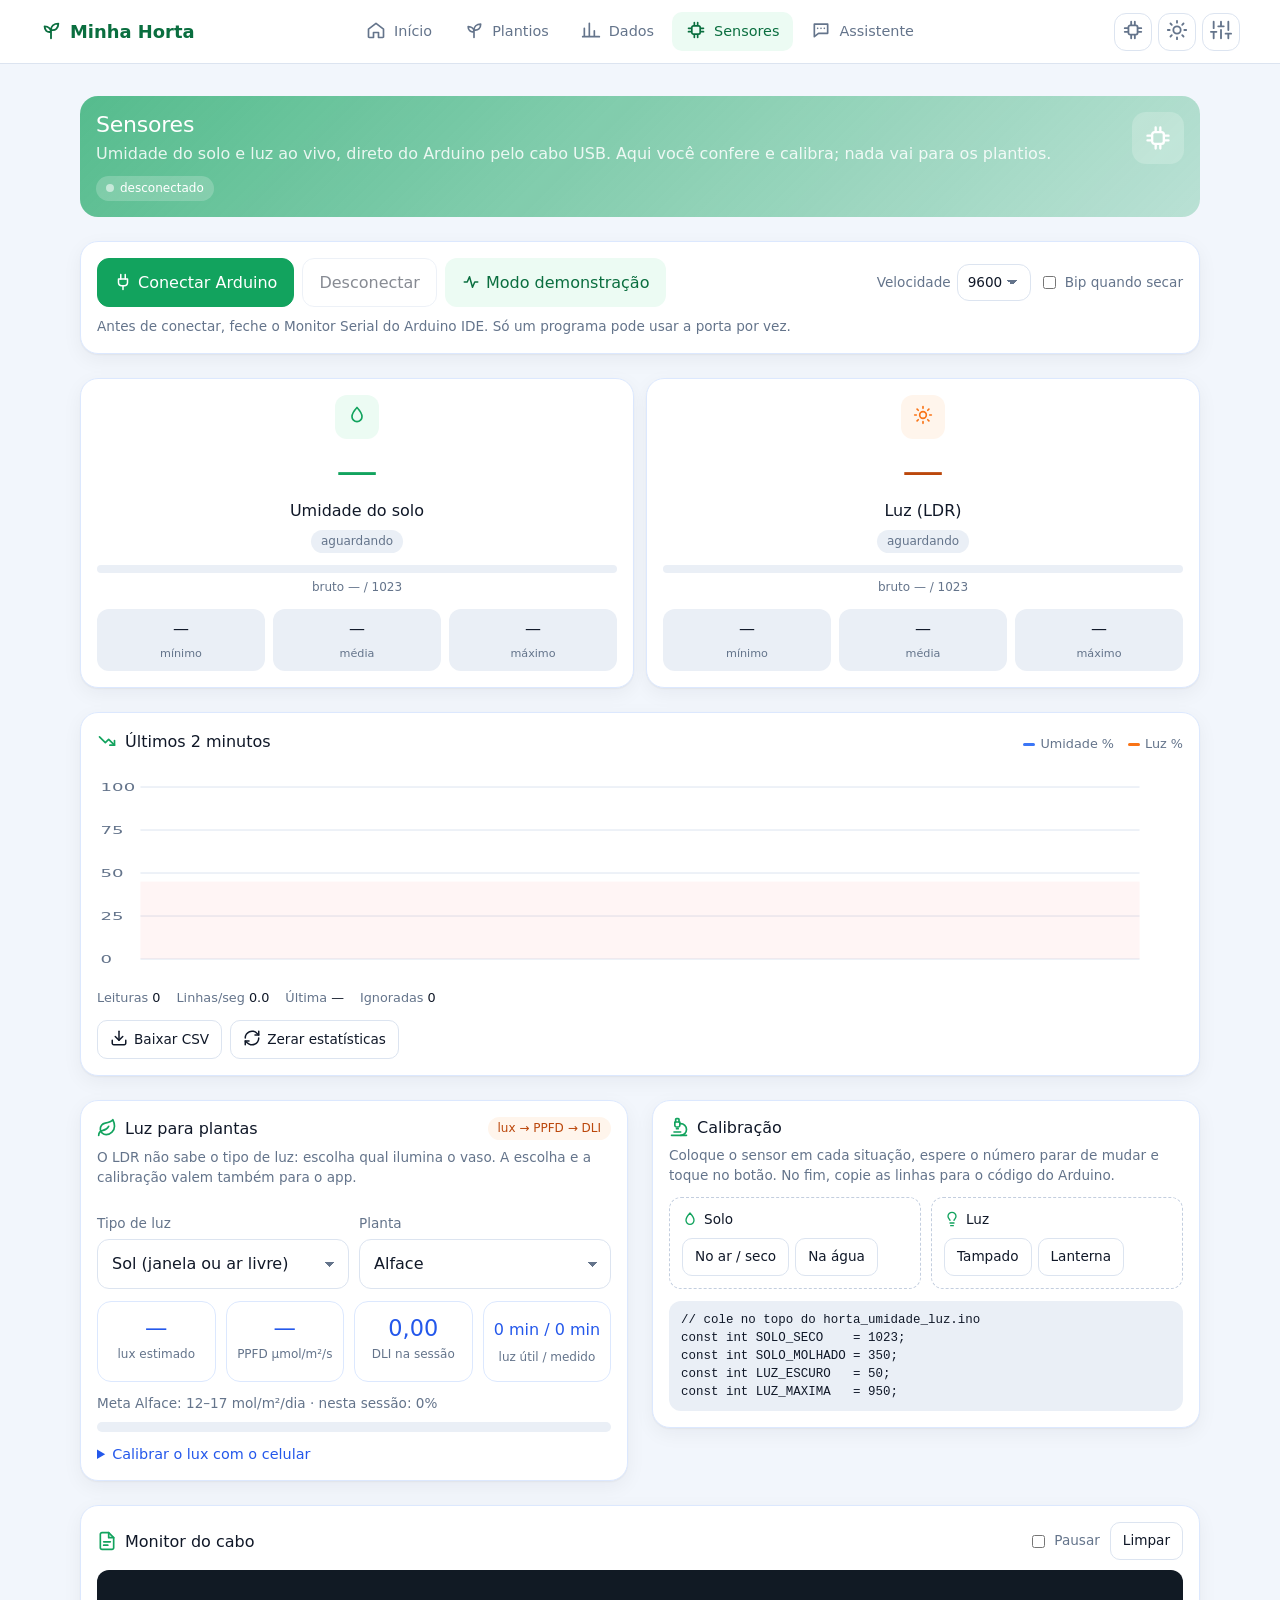
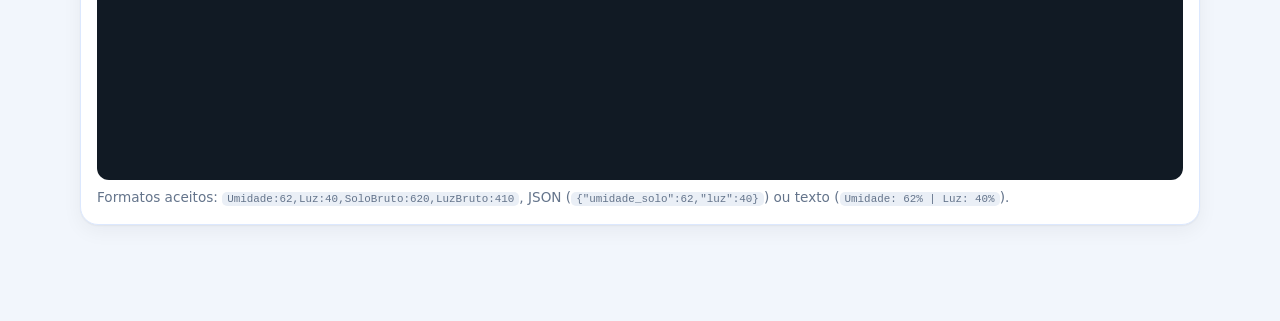
==== teste-sensores.html @ 2430a876 "Add files via upload" ====
<!DOCTYPE html>
<html lang="pt-BR">
<head>
<meta charset="utf-8">
<meta name="viewport" content="width=device-width, initial-scale=1, viewport-fit=cover">
<title>Sensores · Minha Horta</title>
<meta name="theme-color" content="#f2f6fc">
<link rel="icon" href="icons/icon.svg" type="image/svg+xml">
<link rel="stylesheet" href="styles.css?v=1.6.2">
<script>try{document.documentElement.dataset.tema=(JSON.parse(localStorage.getItem('horta-config')||'{}').temaBase)||'clean'}catch(e){}</script>
<style>
/* Bancada de sensores: usa os tokens e componentes do app (styles.css) */
.sens-hero { display: flex; justify-content: space-between; align-items: flex-start; gap: 12px; }
.sens-hero .hero-ico { flex: none; width: 52px; height: 52px; border-radius: 14px; display: grid; place-items: center; background: rgba(255,255,255,.2); }
.sens-hero .hero-ico .i { width: 28px; height: 28px; }
.st-chip .dot { width: 8px; height: 8px; border-radius: 50%; background: rgba(255,255,255,.55); display: inline-block; }
.st-chip .dot.on { background: #8ff0ae; box-shadow: 0 0 0 0 rgba(143,240,174,.6); animation: pulsa 1.6s infinite; }
@keyframes pulsa { 70% { box-shadow: 0 0 0 7px rgba(143,240,174,0); } 100% { box-shadow: 0 0 0 0 rgba(143,240,174,0); } }
.ctl { display: flex; flex-wrap: wrap; gap: 10px; align-items: center; justify-content: space-between; }
.ctl .row { gap: 8px; }
.ctl label { display: inline-flex; gap: 6px; align-items: center; font-size: .85rem; color: var(--muted); }
.ctl select { width: auto; padding: 8px 10px; }
.sens-grid { display: grid; gap: 14px; margin-top: 14px; }
.sens-grid > * { margin: 0 !important; min-width: 0; }
.niveis.dois { grid-template-columns: 1fr 1fr; }
.nivel .n-val { transition: color .3s; }
.nivel .n-bar i { transition: width .5s cubic-bezier(.2,.8,.2,1), background .3s; }
.nivel .chip { margin-top: 8px; }
.nivel .n-bruto { font-size: .75rem; color: var(--muted); margin-top: 6px; font-variant-numeric: tabular-nums; }
.mini-tiles { display: grid; grid-template-columns: repeat(3, 1fr); gap: 8px; margin-top: 12px; }
.mini-tiles div { background: var(--neutral); border-radius: 12px; padding: 8px 6px; text-align: center; }
.mini-tiles b { display: block; font-weight: 500; font-variant-numeric: tabular-nums; }
.mini-tiles span { font-size: .7rem; color: var(--muted); }
.tiles.quatro { grid-template-columns: repeat(2, 1fr); margin-top: 12px; }
.tiles.quatro .tile b { font-size: 1.4rem; }
#vHoras { font-size: 1rem; line-height: 1.75; white-space: nowrap; }
.sec-title { display: flex; align-items: center; gap: 8px; margin: 0; }
.sec-title .i { width: 20px; height: 20px; color: var(--primary); }
.head { display: flex; flex-wrap: wrap; gap: 8px; align-items: center; justify-content: space-between; }
#grafico { width: 100%; height: 220px; display: block; margin-top: 10px; }
.legend { display: flex; gap: 14px; font-size: .8rem; color: var(--muted); }
.legend i { display: inline-block; width: 12px; height: 3px; border-radius: 2px; vertical-align: middle; margin-right: 5px; }
.stats-line { display: flex; flex-wrap: wrap; gap: 6px 16px; font-size: .8rem; color: var(--muted); margin-top: 6px; }
.stats-line b { color: var(--text); font-weight: 500; font-variant-numeric: tabular-nums; }
.barra-meta { height: 10px; border-radius: 99px; background: var(--neutral); overflow: hidden; margin-top: 8px; }
.barra-meta i { display: block; height: 100%; width: 0; border-radius: 99px; background: var(--accent); transition: width .5s; }
.calib { display: grid; grid-template-columns: 1fr 1fr; gap: 10px; margin-top: 12px; }
.calib .box { border: 1px dashed var(--line-strong, var(--line)); border-radius: 12px; padding: 12px; }
.calib .box b { display: flex; align-items: center; gap: 6px; font-size: .85rem; font-weight: 500; }
.calib .box b .i { width: 16px; height: 16px; color: var(--primary); }
pre.code { font-family: ui-monospace, "SF Mono", Menlo, monospace; font-size: .78rem; background: var(--neutral); border-radius: 12px; padding: 10px 12px; overflow: auto; margin: 12px 0 0; }
.log { font-family: ui-monospace, "SF Mono", Menlo, monospace; font-size: .78rem; background: #111a24; color: #b9f5c8; border-radius: 12px; padding: 10px 12px; height: 210px; overflow: auto; white-space: pre-wrap; margin-top: 10px; }
.log .err { color: #ffb4ae; } .log .info { color: #9cc7ff; }
.log div { animation: fade .25s both; }
.alerta[hidden] { display: none; }
details summary { cursor: pointer; font-size: .9rem; font-weight: 500; color: var(--link, var(--primary)); }
label.tog { display: inline-flex; gap: 6px; align-items: center; font-size: .85rem; color: var(--muted); cursor: pointer; }
label.tog input { width: auto; accent-color: var(--primary); }
code { font-size: .8em; background: var(--neutral); padding: 1px 5px; border-radius: 5px; }
.flash { animation: flash .6s; }
@keyframes flash { 0% { transform: scale(1); } 30% { transform: scale(1.06); } 100% { transform: scale(1); } }
@media (min-width: 900px) {
  .sens-grid { grid-template-columns: repeat(2, minmax(0, 1fr)); gap: 24px; margin-top: 24px; align-items: start; }
  .sens-grid > .larga { grid-column: 1 / -1; }
  .tiles.quatro { grid-template-columns: repeat(4, 1fr); }
}
@media (max-width: 420px) { .niveis.dois { grid-template-columns: 1fr; } .calib { grid-template-columns: 1fr; } }
</style>
</head>
<body>
<header class="topbar">
  <a class="brand" href="./#/"><span class="brand-logo" data-ic="Plantios"></span><span class="brand-name">Minha Horta</span></a>
  <nav class="topnav" aria-label="Menu">
    <a href="./#/"><span data-ic="Início"></span>Início</a>
    <a href="./#/plantios"><span data-ic="Plantios"></span>Plantios</a>
    <a href="./#/dados"><span data-ic="Dados"></span>Dados</a>
    <a href="teste-sensores.html" class="active"><span data-ic="Sensor"></span>Sensores</a>
    <a href="./#/assistente"><span data-ic="Assistente"></span>Assistente</a>
  </nav>
  <div class="top-actions">
    <a href="teste-sensores.html" class="icon-btn top-sens ativo" aria-label="Sensores" title="Sensores"><span data-ic="Sensor"></span></a>
    <a href="./#/clima" class="icon-btn" aria-label="Clima" title="Clima"><span data-ic="Sol"></span></a>
    <a href="./#/mais" class="icon-btn" aria-label="Mais opções" title="Mais opções"><span data-ic="Ajustes"></span></a>
  </div>
</header>

<main class="view">
  <section class="card hero">
    <div class="sens-hero">
      <div>
        <h1>Sensores</h1>
        <p class="muted" style="margin:4px 0 0">Umidade do solo e luz ao vivo, direto do Arduino pelo cabo USB. Aqui você confere e calibra; nada vai para os plantios.</p>
        <span class="hero-chip st-chip"><span id="dot" class="dot"></span><span id="status">desconectado</span></span>
      </div>
      <div class="hero-ico" data-ic="Sensor"></div>
    </div>
  </section>

  <div id="semSerial" class="alerta" style="margin-top:14px" hidden><span data-ic="Alerta"></span><div><b>Este navegador não lê o cabo USB.</b><div class="small">Abra no Chrome, Edge ou Opera do computador. O modo demonstração funciona em qualquer lugar.</div></div></div>
  <div id="alertaSeco" class="alerta bad" style="margin-top:14px" hidden><span data-ic="Alerta"></span><div><b>Solo seco</b><div class="small">A umidade caiu abaixo de 30%. Hora de regar.</div></div></div>

  <div class="sens-grid">
    <section class="card larga">
      <div class="ctl">
        <div class="row wrap">
          <button class="btn primary" id="btnConectar"><span data-ic="Plug"></span>Conectar Arduino</button>
          <button class="btn" id="btnDesconectar" disabled>Desconectar</button>
          <button class="btn soft" id="btnDemo"><span data-ic="Atividade"></span><span id="demoTxt">Modo demonstração</span></button>
        </div>
        <div class="row wrap">
          <label>Velocidade <select id="baud"><option>9600</option><option>57600</option><option>115200</option></select></label>
          <label class="tog"><input type="checkbox" id="bip"> Bip quando secar</label>
        </div>
      </div>
      <p class="small muted" style="margin:10px 0 0">Antes de conectar, feche o Monitor Serial do Arduino IDE. Só um programa pode usar a porta por vez.</p>
    </section>

    <section class="larga">
      <div class="niveis dois">
        <div class="nivel" id="nvUm">
          <div class="n-ico"><span data-ic="Gota"></span></div>
          <div class="n-val" id="umVal">—</div>
          <div class="n-tit">Umidade do solo</div>
          <span id="umChip" class="chip gray">aguardando</span>
          <div class="n-bar"><i id="umBar" style="width:0"></i></div>
          <div class="n-bruto">bruto <b id="umBruto">—</b> / 1023</div>
          <div class="mini-tiles"><div><b id="umMin">—</b><span>mínimo</span></div><div><b id="umMed">—</b><span>média</span></div><div><b id="umMax">—</b><span>máximo</span></div></div>
        </div>
        <div class="nivel luz" id="nvLuz">
          <div class="n-ico"><span data-ic="Sol"></span></div>
          <div class="n-val" id="luzVal">—</div>
          <div class="n-tit">Luz (LDR)</div>
          <span id="luzChip" class="chip gray">aguardando</span>
          <div class="n-bar"><i id="luzBar" style="width:0"></i></div>
          <div class="n-bruto">bruto <b id="luzBruto">—</b> / 1023</div>
          <div class="mini-tiles"><div><b id="luzMin">—</b><span>mínimo</span></div><div><b id="luzMed">—</b><span>média</span></div><div><b id="luzMax">—</b><span>máximo</span></div></div>
        </div>
      </div>
    </section>

    <section class="card larga">
      <div class="head">
        <h3 class="sec-title"><span data-ic="Tendência queda"></span>Últimos 2 minutos</h3>
        <div class="legend"><span><i style="background:var(--info)"></i>Umidade %</span><span><i style="background:var(--accent)"></i>Luz %</span></div>
      </div>
      <svg id="grafico" viewBox="0 0 600 220" preserveAspectRatio="none"></svg>
      <div class="stats-line">
        <span>Leituras <b id="nLeit">0</b></span><span>Linhas/seg <b id="taxa">0</b></span><span>Última <b id="ultima">—</b></span><span>Ignoradas <b id="nErro">0</b></span>
      </div>
      <div class="row wrap" style="margin-top:12px;gap:8px">
        <button class="btn sm" id="btnCsv"><span data-ic="Download"></span>Baixar CSV</button>
        <button class="btn sm" id="btnZerar"><span data-ic="Sincronizar"></span>Zerar estatísticas</button>
      </div>
    </section>

    <section class="card">
      <div class="head"><h3 class="sec-title"><span data-ic="Folha"></span>Luz para plantas</h3><span class="chip orange">lux → PPFD → DLI</span></div>
      <p class="small muted" style="margin:8px 0 0">O LDR não sabe o tipo de luz: escolha qual ilumina o vaso. A escolha e a calibração valem também para o app.</p>
      <div class="grid2" style="margin-top:12px">
        <label class="field"><span>Tipo de luz</span><select id="luzTipo"></select></label>
        <label class="field"><span>Planta</span><select id="luzPlanta"></select></label>
      </div>
      <div class="tiles quatro">
        <div class="tile"><b id="vLux">—</b><span>lux estimado</span></div>
        <div class="tile"><b id="vPpfd">—</b><span>PPFD µmol/m²/s</span></div>
        <div class="tile"><b id="vDli">—</b><span>DLI na sessão</span></div>
        <div class="tile"><b id="vHoras">—</b><span>luz útil / medido</span></div>
      </div>
      <div class="small muted" style="margin-top:12px" id="dliTxt">Meta da planta: —</div>
      <div class="barra-meta"><i id="dliBar"></i></div>
      <p class="small muted" style="margin:8px 0 0" id="dliProj"></p>
      <details style="margin-top:12px"><summary>Calibrar o lux com o celular</summary>
        <p class="small muted">Abra um app de luxímetro no celular, coloque-o colado no LDR (luz estável, nem escuro total nem lanterna) e digite o valor.</p>
        <div class="row wrap" style="gap:8px"><input type="number" id="luxRef" placeholder="lux do celular" style="width:160px"><button class="btn sm soft" id="btnLuxCal">Calibrar</button><button class="btn sm" id="btnLuxReset">Voltar ao padrão</button><button class="btn sm" id="btnDliZerar">Zerar DLI</button></div>
        <p class="small muted" style="margin:8px 0 0" id="luxFormula"></p>
      </details>
    </section>

    <section class="card">
      <h3 class="sec-title"><span data-ic="Microscópio"></span>Calibração</h3>
      <p class="small muted" style="margin:8px 0 0">Coloque o sensor em cada situação, espere o número parar de mudar e toque no botão. No fim, copie as linhas para o código do Arduino.</p>
      <div class="calib">
        <div class="box"><b><span data-ic="Gota"></span>Solo</b>
          <div class="row wrap" style="margin-top:8px;gap:6px"><button class="btn sm" data-cal="SOLO_SECO">No ar / seco</button><button class="btn sm" data-cal="SOLO_MOLHADO">Na água</button></div>
        </div>
        <div class="box"><b><span data-ic="Lâmpada"></span>Luz</b>
          <div class="row wrap" style="margin-top:8px;gap:6px"><button class="btn sm" data-cal="LUZ_ESCURO">Tampado</button><button class="btn sm" data-cal="LUZ_MAXIMA">Lanterna</button></div>
        </div>
      </div>
      <pre class="code" id="calCodigo"></pre>
    </section>

    <section class="card larga">
      <div class="head">
        <h3 class="sec-title"><span data-ic="Documento"></span>Monitor do cabo</h3>
        <div class="row" style="gap:10px"><label class="tog"><input type="checkbox" id="pausar"> Pausar</label><button class="btn sm" id="btnLimpar">Limpar</button></div>
      </div>
      <div class="log" id="log"></div>
      <p class="small muted" style="margin:8px 0 0">Formatos aceitos: <code>Umidade:62,Luz:40,SoloBruto:620,LuzBruto:410</code>, JSON (<code>{"umidade_solo":62,"luz":40}</code>) ou texto (<code>Umidade: 62% | Luz: 40%</code>).</p>
    </section>
  </div>
</main>

<nav class="tabbar" aria-label="Navegação principal">
  <a href="./#/"><span data-ic="Início"></span><span>Início</span></a>
  <a href="./#/plantios"><span data-ic="Plantios"></span><span>Plantios</span></a>
  <a href="./#/novo" class="tab-add" aria-label="Novo plantio"><span data-ic="Adicionar"></span></a>
  <a href="./#/dados"><span data-ic="Dados"></span><span>Dados</span></a>
  <a href="./#/assistente"><span data-ic="Assistente"></span><span>Assistente</span></a>
</nav>
<div class="toast" id="toast"></div>
<script src="icons.js?v=1.6.2"></script>
<script>
'use strict';
const $ = (id) => document.getElementById(id);
const LIMITE_SECO = 30, LIMITE_ATENCAO = 45;
const JANELA_MS = 120e3;

let porta = null, leitor = null, pipe = null, demoTimer = null;
let pontos = [];           // {t, um, luz}
let todas = [];            // para CSV
let stats, nErro = 0, linhasSeg = [], estadoAnterior = '';
const cal = JSON.parse(localStorage.getItem('teste-cal') || '{"SOLO_SECO":1023,"SOLO_MOLHADO":350,"LUZ_ESCURO":50,"LUZ_MAXIMA":950}');
let ultimoBruto = { solo: null, luz: null };

function zerarStats() { stats = { um: { min: Infinity, max: -Infinity, soma: 0, n: 0 }, luz: { min: Infinity, max: -Infinity, soma: 0, n: 0 } }; }
zerarStats();

/* ---------- leitura de uma linha ---------- */
const norm = (s) => String(s).normalize('NFD').replace(/[̀-ͯ]/g, '').toLowerCase().replace(/[^a-z0-9]/g, '');
function lerLinha(linha) {
  const ch = {};
  if (linha.startsWith('{')) {
    try { for (const [k, v] of Object.entries(JSON.parse(linha))) ch[norm(k)] = v; } catch { return null; }
  } else {
    const re = /([A-Za-zÀ-ÿ_]+)\s*[:=]\s*(-?\d+(?:[.,]\d+)?)/g; let m;
    while ((m = re.exec(linha))) ch[norm(m[1])] = Number(m[2].replace(',', '.'));
  }
  const n = (...ks) => { for (const k of ks) if (ch[k] != null && !isNaN(Number(ch[k]))) return Number(ch[k]); return null; };
  const r = {
    um: n('umidadesolo', 'umidade', 'solo', 'soil'), luz: n('luz', 'light', 'lux', 'ldr', 'luminosidade'),
    soloBruto: n('solobruto', 'bruto'), luzBruto: n('luzbruto', 'ldrbruto')
  };
  return (r.um == null && r.luz == null) ? null : r;
}

/* ---------- luz para plantas (mesma lógica do app) ---------- */
const TIPOS_LUZ = { sol: ['Sol (janela ou ar livre)', 0.0185], led: ['LED branco comum', 0.015], ledfull: ['LED de cultivo branco', 0.017], cultivo: ['LED de cultivo roxo', 0.04], fluor: ['Fluorescente branca', 0.0135], sodio: ['Vapor de sódio', 0.0122] };
const DLI_ALVO = { 'Alface': [12, 17], 'Rúcula': [12, 17], 'Coentro / cebolinha / salsinha': [10, 16], 'Manjericão': [12, 18], 'Couve': [12, 17], 'Microverdes': [6, 12], 'Morango': [15, 20], 'Tomate / pimenta / pepino': [20, 30], 'Mudas de maracujá': [15, 25] };
const LUZ_PADRAO = { tipo: 'sol', r10: 15000, gama: 0.7, rFixo: 10000 };
const LUX_UTIL = 1000;
function lerCfgApp() { try { return JSON.parse(localStorage.getItem('horta-config') || '{}'); } catch { return {}; } }
let luzCfg = { ...LUZ_PADRAO, ...(lerCfgApp().luz || {}) };
function salvarLuzCfg() { const c = lerCfgApp(); c.luz = luzCfg; localStorage.setItem('horta-config', JSON.stringify(c)); }
let sessao = { mol: 0, segLuz: 0, segMed: 0, ts: 0 }, ultimoLux = null;
const fmtH = (seg) => { const m = Math.round(seg / 60); return m < 60 ? m + ' min' : Math.floor(m / 60) + 'h' + String(m % 60).padStart(2, '0'); };
function luxDoBruto(b) {
  if (b == null) return null; if (b <= 0) return 0;
  const R = luzCfg.rFixo * (1023 / Math.min(b, 1022) - 1);
  return Math.round(Math.min(150000, 10 * Math.pow(luzCfg.r10 / R, 1 / luzCfg.gama)));
}
function atualizarLuzPlanta(bruto) {
  const lux = luxDoBruto(bruto); if (lux == null) return;
  ultimoLux = lux;
  const ppfd = lux * TIPOS_LUZ[luzCfg.tipo][1], agora = Date.now(), dt = (agora - sessao.ts) / 1000;
  if (sessao.ts && dt > 0 && dt <= 120) { sessao.mol += ppfd * dt / 1e6; sessao.segMed += dt; if (lux >= LUX_UTIL) sessao.segLuz += dt; }
  sessao.ts = agora;
  $('vLux').textContent = lux.toLocaleString('pt-BR'); $('vPpfd').textContent = Math.round(ppfd);
  pintarDli(ppfd);
}
function pintarDli(ppfd) {
  $('vDli').textContent = sessao.mol.toFixed(2).replace('.', ',');
  $('vHoras').textContent = fmtH(sessao.segLuz) + ' / ' + fmtH(sessao.segMed);
  const alvo = DLI_ALVO[$('luzPlanta').value];
  $('dliTxt').textContent = `Meta ${$('luzPlanta').value}: ${alvo[0]}–${alvo[1]} mol/m²/dia · nesta sessão: ${Math.round(sessao.mol / alvo[0] * 100)}%`;
  $('dliBar').style.width = Math.min(100, sessao.mol / alvo[0] * 100) + '%';
  if (ppfd != null) {
    const dliDia = ppfd * 0.0036 * 12;   // se essa luz durasse 12 h
    $('dliProj').textContent = `Se a luz de agora (${Math.round(ppfd)} µmol/m²/s) durasse 12 h, a planta receberia ${dliDia.toFixed(1).replace('.', ',')} mol/m² no dia: ${dliDia < alvo[0] ? 'abaixo da meta' : dliDia > alvo[1] * 1.5 ? 'bem acima da meta (cuidado com calor)' : 'dentro da meta'}.`;
  }
  $('luxFormula').textContent = `Fórmula: R10 = ${Math.round(luzCfg.r10)} Ω · gama = ${luzCfg.gama} · resistor fixo = ${luzCfg.rFixo} Ω`;
}
$('luzTipo').innerHTML = Object.entries(TIPOS_LUZ).map(([k, [n]]) => `<option value="${k}" ${k === luzCfg.tipo ? 'selected' : ''}>${n}</option>`).join('');
$('luzPlanta').innerHTML = Object.keys(DLI_ALVO).map((k) => `<option>${k}</option>`).join('');
$('luzPlanta').value = localStorage.getItem('teste-planta') || 'Alface';
$('luzTipo').onchange = () => { luzCfg.tipo = $('luzTipo').value; salvarLuzCfg(); toast('Tipo de luz salvo'); };
$('luzPlanta').onchange = () => { localStorage.setItem('teste-planta', $('luzPlanta').value); pintarDli(null); };
$('btnLuxCal').onclick = () => {
  const ref = Number($('luxRef').value), b = ultimoBruto.luz;
  if (!(ref > 0)) return toast('Digite o valor de lux do celular');
  if (b == null || b <= 0 || b >= 1023) return toast('Precisa de leitura de luz (nem escuro total nem saturada)');
  const R = luzCfg.rFixo * (1023 / b - 1);
  luzCfg.r10 = Math.round(R * Math.pow(ref / 10, luzCfg.gama)); salvarLuzCfg();
  atualizarLuzPlanta(b); toast('Calibrado: ' + luxDoBruto(b).toLocaleString('pt-BR') + ' lux');
};
$('btnLuxReset').onclick = () => { luzCfg = { ...LUZ_PADRAO, tipo: luzCfg.tipo }; salvarLuzCfg(); if (ultimoBruto.luz != null) atualizarLuzPlanta(ultimoBruto.luz); else pintarDli(null); toast('Fórmula padrão restaurada'); };
$('btnDliZerar').onclick = () => { sessao = { mol: 0, segLuz: 0, segMed: 0, ts: 0 }; pintarDli(null); };
pintarDli(null);

/* ---------- interface ---------- */
const estadoSolo = (p) => p <= LIMITE_SECO ? ['seco', 'bad', 'Seco', 'bad'] : p <= LIMITE_ATENCAO ? ['atencao', 'warn', 'Quase seco', 'warn'] : ['ok', '', 'Úmido', ''];
const nivelLuz = (p) => p < 10 ? ['gray', 'Escuro'] : p < 35 ? ['orange', 'Pouca luz'] : p < 70 ? ['orange', 'Luz média'] : ['', 'Luz forte'];
const barra = (el, p) => { el.style.width = Math.max(2, Math.min(100, p)) + '%'; };
const trocaNum = (el, txt) => { if (el.textContent !== txt) { el.textContent = txt; if (!semMov()) { el.classList.remove('flash'); void el.offsetWidth; el.classList.add('flash'); } } };
const fmt = (v) => isFinite(v) ? Math.round(v) + '%' : '—';

function aplicar(r, bruta) {
  const t = Date.now();
  linhasSeg.push(t);
  if (r.um != null) {
    const [est, cls, txt, cor] = estadoSolo(r.um);
    trocaNum($('umVal'), r.um + '%'); $('nvUm').className = 'nivel ' + cor; barra($('umBar'), r.um);
    $('alertaSeco').hidden = est !== 'seco';
    $('umChip').className = 'chip ' + cls; $('umChip').textContent = txt;
    const s = stats.um; s.min = Math.min(s.min, r.um); s.max = Math.max(s.max, r.um); s.soma += r.um; s.n++;
    $('umMin').textContent = fmt(s.min); $('umMax').textContent = fmt(s.max); $('umMed').textContent = fmt(s.soma / s.n);
    if (est === 'seco' && estadoAnterior && estadoAnterior !== 'seco') { toast('Solo secou — hora de regar!'); if ($('bip').checked) bip(); }
    estadoAnterior = est;
  }
  if (r.luz != null) {
    const [cls, txt] = nivelLuz(r.luz);
    trocaNum($('luzVal'), r.luz + '%'); barra($('luzBar'), r.luz);
    $('luzChip').className = 'chip ' + cls; $('luzChip').textContent = txt;
    const s = stats.luz; s.min = Math.min(s.min, r.luz); s.max = Math.max(s.max, r.luz); s.soma += r.luz; s.n++;
    $('luzMin').textContent = fmt(s.min); $('luzMax').textContent = fmt(s.max); $('luzMed').textContent = fmt(s.soma / s.n);
  }
  if (r.soloBruto != null) { $('umBruto').textContent = r.soloBruto; ultimoBruto.solo = r.soloBruto; }
  if (r.luzBruto != null) { $('luzBruto').textContent = r.luzBruto; ultimoBruto.luz = r.luzBruto; atualizarLuzPlanta(r.luzBruto); }
  pontos.push({ t, um: r.um, luz: r.luz });
  pontos = pontos.filter((p) => t - p.t <= JANELA_MS);
  todas.push({ data: new Date(t).toISOString(), ...r, linha: bruta });
  if (todas.length > 20000) todas.shift();
  $('nLeit').textContent = todas.length;
  $('ultima').textContent = new Date(t).toLocaleTimeString('pt-BR');
  desenhar();
}

function desenhar() {
  const W = 600, H = 220, P = 24, svg = $('grafico'), agora = Date.now();
  const x = (t) => P + (W - 2 * P) * (1 - (agora - t) / JANELA_MS);
  const y = (v) => H - P - (H - 2 * P) * v / 100;
  let g = '';
  for (const v of [0, 25, 50, 75, 100]) g += `<line x1="${P}" x2="${W - P}" y1="${y(v)}" y2="${y(v)}" stroke="var(--line)" stroke-width="1" vector-effect="non-scaling-stroke"/><text x="2" y="${y(v) + 4}" font-size="10" fill="var(--muted)">${v}</text>`;
  g += `<rect x="${P}" y="${y(LIMITE_ATENCAO)}" width="${W - 2 * P}" height="${y(0) - y(LIMITE_ATENCAO)}" fill="var(--danger)" fill-opacity=".05"/>`;
  for (const [k, cor] of [['um', 'var(--info)'], ['luz', 'var(--accent)']]) {
    const ps = pontos.filter((p) => p[k] != null);
    if (ps.length < 2) continue;
    g += `<polyline fill="none" stroke="${cor}" stroke-width="2.5" stroke-linejoin="round" vector-effect="non-scaling-stroke" points="${ps.map((p) => x(p.t).toFixed(1) + ',' + y(p[k]).toFixed(1)).join(' ')}"/>`;
  }
  svg.innerHTML = g;
}

function logar(txt, cls) {
  if ($('pausar').checked) return;
  const el = $('log'), d = document.createElement('div');
  if (cls) d.className = cls;
  d.textContent = new Date().toLocaleTimeString('pt-BR') + '  ' + txt;
  el.appendChild(d);
  while (el.childNodes.length > 300) el.removeChild(el.firstChild);
  el.scrollTop = el.scrollHeight;
}
function processar(linha) {
  linha = linha.trim(); if (!linha) return;
  const r = lerLinha(linha);
  if (r) { logar(linha); aplicar(r, linha); }
  else { nErro++; $('nErro').textContent = nErro; logar(linha + '   ← ignorada', 'err'); }
}
function setStatus(txt, on) { $('status').textContent = txt; $('dot').className = 'dot' + (on ? ' on' : ''); }
const semMov = () => matchMedia('(prefers-reduced-motion: reduce)').matches;
const icone = (n) => (window.ICONES && ICONES[n]) ? `<svg class="i" viewBox="0 0 24 24" fill="none" aria-hidden="true">${ICONES[n]}</svg>` : '';
document.querySelectorAll('[data-ic]').forEach((el) => { if (!el.firstChild) el.innerHTML = icone(el.dataset.ic); });
/* entrada em cascata dos blocos */
if (!semMov()) document.querySelectorAll('.hero, .sens-grid > *, .nivel, .tile').forEach((el, i) => { el.style.animationDelay = Math.min(i * 45, 600) + 'ms'; el.classList.add('ent'); });
function toast(t) { const el = $('toast'); el.textContent = t; el.classList.add('show'); clearTimeout(toast.h); toast.h = setTimeout(() => el.classList.remove('show'), 3500); }
function bip() { try { const a = new (window.AudioContext || window.webkitAudioContext)(), o = a.createOscillator(); o.frequency.value = 880; o.connect(a.destination); o.start(); setTimeout(() => { o.stop(); a.close(); }, 250); } catch {} }

setInterval(() => { const t = Date.now(); linhasSeg = linhasSeg.filter((x) => t - x < 5000); $('taxa').textContent = (linhasSeg.length / 5).toFixed(1); if (pontos.length) desenhar(); }, 1000);

/* ---------- cabo USB (Web Serial) ---------- */
if (!('serial' in navigator)) { $('semSerial').hidden = false; $('btnConectar').disabled = true; }

async function conectar() {
  pararDemo();
  try {
    porta = await navigator.serial.requestPort();
    await porta.open({ baudRate: Number($('baud').value) });
  } catch (e) {
    porta = null;
    if (e.name !== 'NotFoundError') { logar('Erro ao abrir a porta: ' + e.message, 'err'); toast('Porta ocupada? Feche o Monitor Serial do Arduino IDE.'); }
    return;
  }
  const info = porta.getInfo?.() || {};
  setStatus('conectado · ' + $('baud').value + ' baud', true);
  logar(`Conectado (USB ${info.usbVendorId?.toString(16) || '?'}:${info.usbProductId?.toString(16) || '?'})`, 'info');
  $('btnConectar').disabled = true; $('btnDesconectar').disabled = false;
  const dec = new TextDecoderStream();
  pipe = porta.readable.pipeTo(dec.writable).catch(() => {});
  leitor = dec.readable.getReader();
  let buf = '';
  try {
    while (true) {
      const { value, done } = await leitor.read();
      if (done) break;
      buf += value; let i;
      while ((i = buf.indexOf('\n')) >= 0) { processar(buf.slice(0, i)); buf = buf.slice(i + 1); }
      if (buf.length > 4000) buf = '';
    }
  } catch (e) { logar('Leitura interrompida: ' + e.message, 'err'); }
  await desconectar(true);
}
async function desconectar(silencioso) {
  try { await leitor?.cancel(); } catch {}
  try { await pipe; } catch {}
  try { await porta?.close(); } catch {}
  if (porta && !silencioso) logar('Desconectado', 'info');
  porta = leitor = pipe = null;
  setStatus('desconectado', false);
  $('btnConectar').disabled = !('serial' in navigator); $('btnDesconectar').disabled = true;
}
if ('serial' in navigator) navigator.serial.addEventListener('disconnect', () => { if (porta) { toast('Cabo desconectado'); desconectar(); } });

/* ---------- modo demonstração ---------- */
function iniciarDemo() {
  if (porta) return;
  let um = 70, luz = 55, k = 0;
  setStatus('demonstração', true); $('demoTxt').textContent = 'Parar demonstração';
  logar('Modo demonstração: dados simulados', 'info');
  demoTimer = setInterval(() => {
    k++; um = Math.max(5, um - Math.random() * 1.6); if (um < 22 && Math.random() < .08) um = 75;
    luz = Math.max(0, Math.min(100, 55 + 35 * Math.sin(k / 20) + (Math.random() - .5) * 6));
    const u = Math.round(um), l = Math.round(luz);
    processar(`Umidade:${u},Luz:${l},SoloBruto:${Math.round(1023 - u * 6.73)},LuzBruto:${Math.round(50 + l * 9)}`);
  }, 1000);
}
function pararDemo() { if (!demoTimer) return; clearInterval(demoTimer); demoTimer = null; $('demoTxt').textContent = 'Modo demonstração'; if (!porta) setStatus('desconectado', false); }

/* ---------- calibração ---------- */
function mostrarCal() {
  $('calCodigo').textContent =
`// cole no topo do horta_umidade_luz.ino
const int SOLO_SECO    = ${cal.SOLO_SECO};
const int SOLO_MOLHADO = ${cal.SOLO_MOLHADO};
const int LUZ_ESCURO   = ${cal.LUZ_ESCURO};
const int LUZ_MAXIMA   = ${cal.LUZ_MAXIMA};`;
}
document.querySelectorAll('[data-cal]').forEach((b) => b.addEventListener('click', () => {
  const k = b.dataset.cal, v = k.startsWith('SOLO') ? ultimoBruto.solo : ultimoBruto.luz;
  if (v == null) { toast('Ainda não chegou nenhum valor bruto desse sensor'); return; }
  cal[k] = v; localStorage.setItem('teste-cal', JSON.stringify(cal)); mostrarCal(); toast(`${k} = ${v}`);
}));
mostrarCal();

/* ---------- botões ---------- */
$('btnConectar').onclick = conectar;
$('btnDesconectar').onclick = () => desconectar();
$('btnDemo').onclick = () => demoTimer ? pararDemo() : iniciarDemo();
$('btnLimpar').onclick = () => { $('log').innerHTML = ''; };
$('btnZerar').onclick = () => { zerarStats(); pontos = []; nErro = 0; $('nErro').textContent = 0; ['umMin', 'umMed', 'umMax', 'luzMin', 'luzMed', 'luzMax'].forEach((i) => $(i).textContent = '—'); desenhar(); };
$('btnCsv').onclick = () => {
  if (!todas.length) { toast('Ainda não há leituras'); return; }
  const csv = 'data;umidade_solo;luz;solo_bruto;luz_bruto\n' + todas.map((r) => [r.data, r.um ?? '', r.luz ?? '', r.soloBruto ?? '', r.luzBruto ?? ''].join(';')).join('\n');
  const a = document.createElement('a'); a.href = URL.createObjectURL(new Blob([csv], { type: 'text/csv' }));
  a.download = 'teste-sensores-' + new Date().toISOString().slice(0, 16).replace(':', 'h') + '.csv'; a.click();
};
desenhar();
</script>
</body>
</html>
---- styles.css ----
/* =========================================================
   TOKENS DE DESIGN — iguais às variáveis do Figma
   (Design System "Minha Horta": 2 · Tema ☀️ Clean / 🌙 Dark / 💧 Água)
   Os nomes antigos (--primary, --bg…) continuam valendo.
   ========================================================= */
:root, [data-tema="clean"] {
  --primary: #12a35e; --primary-strong: #0a6e3f; --primary-soft: #ecfbf3;
  --secondary: #2458eb; --secondary-strong: #1e3aa8; --secondary-soft: #eff5ff;
  --accent: #f97316; --accent-strong: #bb470b; --accent-soft: #fff5ec;
  --bg: #f2f6fc; --card: #ffffff; --neutral: #eaeff6; --elevated: #f8fafd;
  --text: #101828; --muted: #64748b; --tertiary: #94a3b8; --on-primary: #ffffff; --link: #2458eb;
  --line: #dce4f0; --line-soft: #dce8fe; --line-strong: #c3cedf;
  --ok: #12a35e; --ok-bg: #ecfbf3; --ok-text: #0b5533;
  --warn: #f5a90b; --warn-bg: #fffbea; --warn-text: #8a4b0c;
  --danger: #ef4444; --bad-bg: #fef2f2; --bad-text: #b91c1c;
  --info: #3b76f6; --info-bg: #eff5ff; --info-text: #1d45d2;
  --radius: 18px;
  --font: "Inter", "SF Pro Text", system-ui, -apple-system, "Segoe UI", Roboto, sans-serif;
  --shadow: 0 1px 2px rgba(16,24,40,.05), 0 6px 20px rgba(16,24,40,.05);
  --tabbar-h: 68px;
  color-scheme: light;
}
[data-tema="dark"] {
  --primary: #12a35e; --primary-strong: #6fdba6; --primary-soft: #052116;
  --secondary: #6097fa; --secondary-strong: #93b9fd; --secondary-soft: #121f4d;
  --accent: #f97316; --accent-strong: #ffa96b; --accent-soft: #411606;
  --bg: #0a1020; --card: #172033; --neutral: #1e293b; --elevated: #1e293b;
  --text: #f2f6fc; --muted: #c3cedf; --tertiary: #64748b; --on-primary: #ffffff; --link: #6097fa;
  --line: #334155; --line-soft: #1c3480; --line-strong: #4a5a70;
  --ok: #34c27f; --ok-bg: #052116; --ok-text: #6fdba6;
  --warn: #fbbf24; --warn-bg: #422004; --warn-text: #fcd34d;
  --danger: #f87171; --bad-bg: #450a0a; --bad-text: #fca5a5;
  --info: #6097fa; --info-bg: #121f4d; --info-text: #93b9fd;
  --shadow: 0 1px 2px rgba(0,0,0,.3), 0 8px 24px rgba(0,0,0,.25);
  color-scheme: dark;
}
[data-tema="agua"] {
  --primary: #0891b2; --primary-strong: #155e75; --primary-soft: #cffafe;
  --secondary: #2458eb; --secondary-strong: #1e3aa8; --secondary-soft: #eff5ff;
  --accent: #f97316; --accent-strong: #bb470b; --accent-soft: #fff5ec;
  --bg: #ecfeff; --card: #ffffff; --neutral: #ecfeff; --elevated: #f8fafd;
  --text: #0b3442; --muted: #4a5a70; --tertiary: #94a3b8; --on-primary: #ffffff; --link: #2458eb;
  --line: #cffafe; --line-soft: #cffafe; --line-strong: #a5f3fc;
  --ok: #12a35e; --ok-bg: #ecfbf3; --ok-text: #0b5533;
  --warn: #f5a90b; --warn-bg: #fffbea; --warn-text: #8a4b0c;
  --danger: #ef4444; --bad-bg: #fef2f2; --bad-text: #b91c1c;
  --info: #3b76f6; --info-bg: #eff5ff; --info-text: #1d45d2;
  --shadow: 0 1px 2px rgba(8,51,68,.05), 0 6px 20px rgba(8,51,68,.06);
  color-scheme: light;
}

* { box-sizing: border-box; }
html, body { margin: 0; padding: 0; }
body {
  font-family: var(--font);
  background: var(--bg);
  color: var(--text);
  font-size: 16px;
  line-height: 1.45;
  -webkit-font-smoothing: antialiased;
  padding-bottom: calc(var(--tabbar-h) + env(safe-area-inset-bottom) + 12px);
}
a { color: var(--primary-strong); }
button, input, select, textarea { font: inherit; color: inherit; }
img { max-width: 100%; display: block; }
h1, h2, h3 { margin: 0; line-height: 1.2; font-weight: 500; }
h1 { font-size: 1.62rem; letter-spacing: -.01em; }
h2 { font-size: 1.125rem; }
h3 { font-size: 1rem; }
b, strong { font-weight: 500; }
a { color: var(--link); }
.i { width: 1.15em; height: 1.15em; flex: none; vertical-align: -.2em; stroke-width: 2; }
.i.flip { transform: rotate(180deg); }
.muted { color: var(--muted); }
.small { font-size: .85rem; }
.center { text-align: center; }
.row { display: flex; gap: 10px; align-items: center; }
.row.wrap { flex-wrap: wrap; }
.row.between { justify-content: space-between; }
.stack > * + * { margin-top: 12px; }
.grow { flex: 1; }

/* ---------- topo ---------- */
.topbar {
  position: sticky; top: 0; z-index: 20;
  display: flex; align-items: center; justify-content: space-between;
  padding: calc(env(safe-area-inset-top) + 10px) 16px 10px;
  background: color-mix(in srgb, var(--bg) 88%, transparent);
  backdrop-filter: blur(10px); -webkit-backdrop-filter: blur(10px);
  border-bottom: 1px solid var(--line);
}
.brand { display: flex; align-items: center; gap: 8px; font-weight: 600; font-size: 1.12rem; color: var(--primary-strong); text-decoration: none; }
.brand .i { width: 22px; height: 22px; }
.topnav, .topbar .top-novo { display: none; }
.top-actions { display: flex; align-items: center; gap: 6px; }
.icon-btn {
  width: 38px; height: 38px; display: grid; place-items: center;
  border-radius: 12px; text-decoration: none; background: var(--card);
  border: 1px solid var(--line); font-size: 1.05rem; color: var(--muted);
}
.icon-btn .i { width: 22px; height: 22px; }
.net { font-size: .72rem; padding: 4px 9px; border-radius: 99px; background: var(--primary-soft); color: var(--primary-strong); font-weight: 500; }
.net.off { background: var(--bad-bg); color: var(--bad-text); }

.view { max-width: 720px; margin: 0 auto; padding: 16px; }

/* ---------- barra inferior ---------- */
.tabbar {
  position: fixed; left: 0; right: 0; bottom: 0; z-index: 30;
  height: calc(var(--tabbar-h) + env(safe-area-inset-bottom));
  padding-bottom: env(safe-area-inset-bottom);
  display: flex; justify-content: space-around; align-items: center;
  background: var(--card); border-top: 1px solid var(--line);
}
.tabbar a {
  flex: 1; display: flex; flex-direction: column; align-items: center; gap: 2px;
  text-decoration: none; color: var(--muted); font-size: .7rem; font-weight: 500;
}
.tabbar svg { width: 24px; height: 24px; fill: none; stroke: currentColor; stroke-width: 2; stroke-linecap: round; stroke-linejoin: round; }
.tabbar a.active { color: var(--primary); }
.tabbar .tab-add {
  flex: 0 0 auto; width: 54px; height: 54px; border-radius: 50%;
  background: var(--accent); color: #fff; justify-content: center;
  box-shadow: 0 6px 16px color-mix(in srgb, var(--accent) 40%, transparent);
  margin-top: -18px;
}
.tabbar .tab-add svg { width: 28px; height: 28px; stroke-width: 2.6; }
.tabbar .tab-add.active { color: #fff; }

/* ---------- cartões ---------- */
.card {
  background: var(--card); border: 1px solid var(--line-soft);
  border-radius: var(--radius); padding: 16px; box-shadow: var(--shadow);
}
.card + .card { margin-top: 12px; }
.card-title { display: flex; align-items: center; justify-content: space-between; margin-bottom: 10px; }
.section { margin-top: 22px; }
.section > h2 { margin-bottom: 10px; }

.hero {
  background: linear-gradient(135deg, color-mix(in srgb, var(--primary) 70%, transparent), color-mix(in srgb, var(--primary) 25%, transparent));
  color: var(--on-primary); border: none; box-shadow: none;
}
.hero .muted { color: color-mix(in srgb, var(--on-primary) 85%, transparent); }
.hero h1 { font-size: 1.375rem; font-weight: 500; }
.hero-chip { display: inline-flex; align-items: center; gap: 6px; margin-top: 10px; padding: 4px 10px; border-radius: 99px; background: rgba(255,255,255,.2); font-size: .75rem; font-weight: 500; }

.tiles { display: grid; grid-template-columns: repeat(3, 1fr); gap: 10px; }
.tile { background: var(--card); border: 1px solid var(--line-soft); border-radius: calc(var(--radius) - 4px); padding: 14px 10px; text-align: center; }
.tile b { display: block; font-size: 1.75rem; font-weight: 400; color: var(--secondary); line-height: 1.15; font-variant-numeric: tabular-nums; }
.tile span { font-size: .75rem; color: var(--muted); }

/* ---------- ações do dia ---------- */
.action { display: flex; gap: 12px; align-items: flex-start; padding: 12px 0; border-top: 1px solid var(--line); }
.action:first-child { border-top: none; padding-top: 0; }
.action .ico { width: 40px; height: 40px; flex: 0 0 40px; border-radius: 12px; display: grid; place-items: center; font-size: 1.2rem; background: var(--primary-soft); color: var(--primary); }
.action .ico .i { width: 20px; height: 20px; }
.action.alta .ico { background: var(--bad-bg); color: var(--danger); }
.action.media .ico { background: var(--accent-soft); color: var(--accent); }
.action.agua .ico { background: var(--info-bg); color: var(--info); }
.action .txt { flex: 1; }
.action .txt b { display: block; }
.action .txt small { color: var(--muted); }

/* ---------- lista de plantios ---------- */
.plant {
  display: flex; gap: 12px; align-items: center; text-decoration: none; color: inherit;
}
.plant .emoji { width: 52px; height: 52px; flex: 0 0 52px; border-radius: 14px; background: var(--primary-soft); color: var(--primary); display: grid; place-items: center; font-size: 1.7rem; overflow: hidden; }
.plant .emoji .i { width: 26px; height: 26px; }
.plant .emoji img { width: 100%; height: 100%; object-fit: cover; }
.plant .info { flex: 1; min-width: 0; }
.plant .info b { display: block; white-space: nowrap; overflow: hidden; text-overflow: ellipsis; font-weight: 500; }
.progress { height: 8px; background: var(--line); border-radius: 99px; overflow: hidden; margin-top: 6px; }
.progress > i { display: block; height: 100%; background: var(--primary); border-radius: 99px; }

.chip { display: inline-flex; align-items: center; gap: 4px; padding: 3px 10px; border-radius: 99px; font-size: .75rem; font-weight: 500; background: var(--ok-bg); color: var(--ok-text); }
.chip.warn { background: var(--warn-bg); color: var(--warn-text); }
.chip.bad { background: var(--bad-bg); color: var(--bad-text); }
.chip.blue { background: var(--info-bg); color: var(--info-text); }
.chip.gray { background: var(--neutral); color: var(--muted); }
.chip.orange { background: var(--accent-soft); color: var(--accent-strong); }

/* ---------- formulários ---------- */
label.field { display: block; margin-top: 14px; }
label.field > span { display: block; font-size: .85rem; font-weight: 500; color: var(--muted); margin-bottom: 6px; }
input[type=text], input[type=number], input[type=password], input[type=url], input[type=datetime-local], input[type=search], select, textarea {
  width: 100%; padding: 12px 14px; border-radius: 12px; border: 1px solid var(--line);
  background: var(--card); color: var(--text); outline: none; -webkit-appearance: none; appearance: none; transition: border-color .2s, box-shadow .2s;
}
::placeholder { color: var(--tertiary); }
select { background-image: linear-gradient(45deg, transparent 50%, var(--muted) 50%), linear-gradient(135deg, var(--muted) 50%, transparent 50%); background-position: calc(100% - 18px) 50%, calc(100% - 13px) 50%; background-size: 5px 5px; background-repeat: no-repeat; }
input:focus, select:focus, textarea:focus { border-color: var(--primary); box-shadow: 0 0 0 3px var(--primary-soft); }
textarea { min-height: 84px; resize: vertical; }
.grid2 { display: grid; grid-template-columns: 1fr 1fr; gap: 10px; }

.btn {
  display: inline-flex; align-items: center; justify-content: center; gap: 6px;
  padding: 12px 16px; border-radius: 12px; border: 1px solid var(--line);
  background: var(--card); font-weight: 500; cursor: pointer; text-decoration: none; color: var(--text);
}
.btn .i { width: 18px; height: 18px; }
.btn.primary { background: var(--primary); border-color: var(--primary); color: var(--on-primary); }
.btn.accent { background: var(--accent); border-color: var(--accent); color: #fff; }
.btn.secondary { background: var(--secondary); border-color: var(--secondary); color: #fff; }
.btn.soft { background: var(--primary-soft); border-color: transparent; color: var(--primary-strong); }
.btn.danger { color: var(--danger); border-color: var(--bad-bg); }
.btn.sm { padding: 8px 12px; font-size: .85rem; border-radius: 10px; }
.btn.block { width: 100%; }
.btn:disabled { opacity: .5; }

.picker { display: grid; grid-template-columns: repeat(auto-fill, minmax(92px, 1fr)); gap: 8px; }
.pick {
  border: 1.5px solid var(--line); background: var(--card); border-radius: 14px; padding: 10px 6px;
  text-align: center; cursor: pointer; font-size: .8rem; font-weight: 500; color: var(--text);
}
.pick .e { font-size: 1.6rem; display: block; color: var(--primary); }
.pick .e .i { width: 24px; height: 24px; margin: 2px auto 4px; display: block; }
.pick.sel { border-color: var(--primary); background: var(--primary-soft); color: var(--primary-strong); }
.seg { display: flex; background: var(--neutral); border-radius: 12px; padding: 4px; gap: 4px; }
.seg button { flex: 1; border: none; background: transparent; padding: 9px 6px; border-radius: 10px; font-weight: 500; font-size: .85rem; color: var(--muted); cursor: pointer; display: inline-flex; align-items: center; justify-content: center; gap: 6px; transition: background .25s, color .25s, box-shadow .25s; }
.seg button.on { background: var(--card); color: var(--primary-strong); box-shadow: var(--shadow); }
.quick { display: flex; gap: 6px; flex-wrap: wrap; margin-top: 8px; }

/* ---------- detalhe ---------- */
.facts { display: grid; grid-template-columns: repeat(2, 1fr); gap: 8px; }
.fact { background: var(--bg); border-radius: 12px; padding: 10px 12px; }
.fact b { font-weight: 500; }
.fact small { display: block; color: var(--muted); font-size: .75rem; }
.fact b { font-size: .95rem; }
.events-btns { display: grid; grid-template-columns: repeat(4, 1fr); gap: 8px; }
.events-btns button { border: 1px solid var(--line-soft); background: var(--card); color: var(--text); border-radius: 12px; padding: 10px 4px; font-size: .72rem; font-weight: 500; cursor: pointer; }
.events-btns button span { display: block; font-size: 1.3rem; color: var(--primary); }
.events-btns button .i { width: 22px; height: 22px; display: block; margin: 0 auto 4px; }
.timeline { position: relative; padding-left: 22px; }
.timeline::before { content: ""; position: absolute; left: 8px; top: 4px; bottom: 4px; width: 2px; background: var(--line); }
.tl-item { position: relative; padding: 0 0 14px; }
.tl-item::before { content: ""; position: absolute; left: -19px; top: 6px; width: 10px; height: 10px; border-radius: 50%; background: var(--primary); border: 2px solid var(--card); }
.tl-item img { border-radius: 12px; margin-top: 6px; max-height: 220px; object-fit: cover; }
.tl-del { border: none; background: none; color: var(--muted); cursor: pointer; font-size: .8rem; }

.photo-hero { border-radius: var(--radius); overflow: hidden; margin-bottom: 12px; max-height: 260px; }
.photo-hero img { width: 100%; height: 260px; object-fit: cover; }

/* ---------- tabelas / gráficos ---------- */
.table-wrap { overflow-x: auto; }
table { width: 100%; border-collapse: collapse; font-size: .85rem; }
th, td { text-align: left; padding: 8px 6px; border-bottom: 1px solid var(--line); white-space: nowrap; }
th { color: var(--muted); font-weight: 500; font-size: .75rem; text-transform: uppercase; letter-spacing: .03em; }
.chart svg { width: 100%; height: auto; display: block; }
.legend { display: flex; gap: 14px; font-size: .78rem; color: var(--muted); margin-top: 6px; }
.legend i { display: inline-block; width: 10px; height: 10px; border-radius: 3px; margin-right: 5px; vertical-align: -1px; }
.summary-line { padding: 10px 0; border-top: 1px solid var(--line); }
.summary-line:first-child { border-top: none; padding-top: 0; }

/* ---------- clima ---------- */
.wx-now { display: flex; align-items: center; gap: 14px; }
.wx-now .big { font-size: 3rem; font-weight: 300; letter-spacing: -.02em; }
.wx-now .wx-ico { color: var(--primary); } .wx-now .wx-ico .i { width: 44px; height: 44px; stroke-width: 1.6; }
.days { display: grid; grid-template-columns: repeat(7, 1fr); gap: 6px; text-align: center; font-size: .75rem; }
.days > div { background: var(--bg); border-radius: 12px; padding: 8px 2px; }
.days b { display: block; font-size: .85rem; font-weight: 500; }
.days .i { width: 20px; height: 20px; display: block; margin: 4px auto; color: var(--primary); }

/* ---------- chat ---------- */
.chat { display: flex; flex-direction: column; gap: 10px; }
.msg { max-width: 88%; padding: 10px 14px; border-radius: 16px; white-space: normal; word-wrap: break-word; }
.msg.user { align-self: flex-end; background: var(--primary); color: var(--on-primary); border-bottom-right-radius: 4px; }
.msg.ai { align-self: flex-start; background: var(--card); border: 1px solid var(--line-soft); border-bottom-left-radius: 4px; }
.msg.ai p { margin: 0 0 8px; } .msg.ai p:last-child { margin: 0; }
.msg.ai ul { margin: 4px 0 8px; padding-left: 20px; }
.msg .tag { display: block; font-size: .7rem; color: var(--muted); margin-top: 4px; }
.composer { position: sticky; bottom: calc(var(--tabbar-h) + env(safe-area-inset-bottom) + 8px); display: flex; gap: 8px; margin-top: 14px; background: var(--bg); padding-top: 6px; }
.composer textarea { min-height: 48px; max-height: 140px; }
.suggestions { display: flex; gap: 6px; overflow-x: auto; padding-bottom: 4px; }
.suggestions button { white-space: nowrap; }

/* ---------- menu mais ---------- */
.menu a { display: flex; align-items: center; gap: 12px; padding: 14px 0; text-decoration: none; color: inherit; border-top: 1px solid var(--line); }
.menu a:first-child { border-top: none; padding-top: 0; }
.menu a .ico { font-size: 1.3rem; width: 40px; height: 40px; border-radius: 12px; background: var(--primary-soft); color: var(--primary); display: grid; place-items: center; }
.menu a .ico .i { width: 20px; height: 20px; }
.menu a > .muted .i { width: 18px; height: 18px; }
.menu a .txt { flex: 1; } .menu a .txt small { display: block; color: var(--muted); }
.swatch { width: 44px; height: 44px; border: 1px solid var(--line); border-radius: 12px; padding: 2px; background: var(--card); }

/* ---------- toast / modal ---------- */
.toast {
  position: fixed; left: 50%; bottom: calc(var(--tabbar-h) + env(safe-area-inset-bottom) + 16px);
  transform: translateX(-50%) translateY(20px); opacity: 0; pointer-events: none;
  background: var(--text); color: var(--bg); padding: 10px 16px; border-radius: 12px; font-size: .9rem;
  transition: .25s; z-index: 60; max-width: 90vw;
}
.toast.show { opacity: 1; transform: translateX(-50%) translateY(0); }
.modal { position: fixed; inset: 0; z-index: 50; background: rgba(10,16,32,.5); display: flex; align-items: flex-end; justify-content: center; }
.modal[hidden] { display: none; }
.sheet { background: var(--card); width: 100%; max-width: 720px; border-radius: 22px 22px 0 0; padding: 20px 16px calc(20px + env(safe-area-inset-bottom)); max-height: 88vh; overflow-y: auto; }
.empty { text-align: center; padding: 30px 10px; color: var(--muted); }
.empty .e { font-size: 3rem; display: block; margin-bottom: 8px; color: var(--tertiary); }
.empty .e .i { width: 48px; height: 48px; stroke-width: 1.5; }
.wiki-img { float: right; width: 96px; height: 96px; object-fit: cover; border-radius: 12px; margin: 0 0 8px 10px; }

@media (min-width: 600px) {
  .tiles { grid-template-columns: repeat(4, 1fr); }
  .facts { grid-template-columns: repeat(3, 1fr); }
}

/* ---------- linha do tempo (fases até a colheita) ---------- */
.tl-mini { position: relative; display: grid; grid-template-columns: repeat(var(--n), 1fr); margin-top: 10px; }
.tl-mini .tl-trilho, .tl-mini .tl-fill { position: absolute; top: 5px; height: 2px; left: calc(50% / var(--n)); border-radius: 2px; }
.tl-mini .tl-trilho { right: calc(50% / var(--n)); background: var(--line); }
.tl-mini .tl-fill { width: calc((100% - 100% / var(--n)) * var(--p)); background: var(--primary); }
.tl-step { position: relative; text-align: center; min-width: 0; }
.tl-step .tl-dot { display: block; width: 12px; height: 12px; margin: 0 auto 4px; border-radius: 50%; background: var(--card); border: 2px solid var(--line); position: relative; z-index: 1; }
.tl-step b { display: block; font-size: .68rem; font-weight: 600; color: var(--muted); white-space: nowrap; overflow: hidden; text-overflow: ellipsis; }
.tl-step small { display: block; font-size: .66rem; color: var(--muted); }
.tl-step.done .tl-dot { background: var(--primary); border-color: var(--primary); }
.tl-step.done b { color: var(--primary-strong); }
.tl-step.atual .tl-dot { border-color: var(--primary); box-shadow: 0 0 0 4px var(--primary-soft); }
.tl-step.atual b { color: var(--text); }
.tl-full { list-style: none; margin: 0; padding: 0; }
.tl-full li { display: flex; gap: 12px; position: relative; padding-bottom: 16px; opacity: .75; }
.tl-full li:last-child { padding-bottom: 0; }
.tl-full li::before { content: ""; position: absolute; left: 17px; top: 36px; bottom: 2px; width: 2px; background: var(--line); }
.tl-full li:last-child::before { display: none; }
.tl-full li.done::before { background: var(--primary); }
.tl-full li.done, .tl-full li.atual { opacity: 1; }
.tl-full .tl-ico { flex: 0 0 36px; height: 36px; border-radius: 12px; display: grid; place-items: center; background: var(--bg); border: 2px solid var(--line); font-size: 1.05rem; }
.tl-full li.done .tl-ico { background: var(--primary-soft); border-color: var(--primary); }
.tl-full li.atual .tl-ico { border-color: var(--primary); box-shadow: 0 0 0 4px var(--primary-soft); background: var(--card); }

/* ---------- ícones dentro da linha do tempo ---------- */
.tl-full .tl-ico { color: var(--primary); }
.tl-full .tl-ico .i { width: 18px; height: 18px; }
.tl-full li:not(.done):not(.atual) .tl-ico { color: var(--muted); }
.det-ico { width: 52px; height: 52px; border-radius: 14px; background: var(--primary-soft); color: var(--primary); display: grid; place-items: center; flex: none; }
.det-ico .i { width: 28px; height: 28px; }

/* ---------- alerta (componente "Alerta" do Figma) ---------- */
.alerta { display: flex; gap: 12px; align-items: center; padding: 14px 16px; border-radius: var(--radius); border: 1px solid var(--warn); background: var(--warn-bg); color: var(--warn-text); margin-bottom: 12px; }
.alerta .i { width: 22px; height: 22px; }
.alerta b { display: block; } .alerta small { color: var(--text); opacity: .75; }
.alerta.bad { border-color: var(--danger); background: var(--bad-bg); color: var(--bad-text); }

/* ---------- indicador de nível (componente "Indicador de nível") ---------- */
.niveis { display: grid; grid-template-columns: repeat(auto-fit, minmax(150px, 1fr)); gap: 12px; }
.nivel { background: var(--card); border: 1px solid var(--line-soft); border-radius: var(--radius); padding: 16px; text-align: center; box-shadow: var(--shadow); }
.nivel .n-ico { width: 44px; height: 44px; border-radius: 12px; display: grid; place-items: center; margin: 0 auto 10px; background: var(--ok-bg); color: var(--ok); }
.nivel .n-ico .i { width: 20px; height: 20px; }
.nivel .n-val { font-size: 2.6rem; font-weight: 300; line-height: 1.05; color: var(--ok); font-variant-numeric: tabular-nums; }
.nivel .n-tit { font-weight: 500; margin-top: 6px; } .nivel small { color: var(--muted); }
.nivel .n-bar { height: 8px; border-radius: 99px; background: var(--neutral); overflow: hidden; margin-top: 12px; }
.nivel .n-bar i { display: block; height: 100%; border-radius: 99px; background: var(--ok); }
.nivel.warn .n-ico { background: var(--warn-bg); color: var(--warn-text); } .nivel.warn .n-val { color: var(--warn-text); } .nivel.warn .n-bar i { background: var(--warn); }
.nivel.bad .n-ico { background: var(--bad-bg); color: var(--danger); } .nivel.bad .n-val { color: var(--danger); } .nivel.bad .n-bar i { background: var(--danger); }
.nivel.luz .n-ico { background: var(--accent-soft); color: var(--accent); } .nivel.luz .n-val { color: var(--accent-strong); } .nivel.luz .n-bar i { background: var(--accent); }

/* ---------- escolha de tema ---------- */
.temas { display: grid; grid-template-columns: repeat(3, 1fr); gap: 10px; }
.tema-op { border: 1.5px solid var(--line); background: var(--card); border-radius: 14px; padding: 10px; cursor: pointer; text-align: left; color: var(--text); font: inherit; }
.tema-op.sel { border-color: var(--primary); box-shadow: 0 0 0 3px var(--primary-soft); }
.tema-op .amostra { height: 54px; border-radius: 10px; margin-bottom: 8px; display: flex; gap: 4px; padding: 6px; align-items: flex-end; }
.tema-op .amostra i { flex: 1; border-radius: 6px; }
.tema-op b { font-size: .85rem; }

/* ---------- grades responsivas ---------- */
.plant-grid { display: grid; gap: 12px; }
.plant-grid > .card + .card { margin-top: 0; }
.home-cols { display: grid; gap: 22px; margin-top: 22px; }
.home-cols > .section { margin-top: 0; }

/* =========================================================
   DESKTOP (≥ 900px) — igual às telas 🖥️ Desktop do Figma
   ========================================================= */
@media (min-width: 900px) {
  body { padding-bottom: 40px; }
  .tabbar { display: none; }
  .topbar { padding: 12px 40px; background: var(--card); display: grid; grid-template-columns: 1fr auto 1fr; }
  .top-actions { justify-self: end; }
  .topnav { display: flex; gap: 4px; }
  .topnav a { display: inline-flex; align-items: center; gap: 8px; padding: 8px 14px; border-radius: 10px; text-decoration: none; color: var(--muted); font-weight: 500; font-size: .9rem; transition: background .2s, color .2s; }
  .topnav a .i { width: 20px; height: 20px; }
  .topnav a:hover { background: var(--neutral); }
  .topnav a.active { background: var(--primary-soft); color: var(--primary-strong); }
  .topbar .top-novo { display: inline-flex; margin-right: 6px; padding: 9px 14px; }
  .view { max-width: 1200px; padding: 32px 40px 56px; }
  .toast { bottom: 24px; }
  .tiles { grid-template-columns: repeat(4, 1fr); }
  .plant-grid { grid-template-columns: repeat(auto-fill, minmax(340px, 1fr)); gap: 16px; }
  .home-top { display: grid; grid-template-columns: 1fr auto; gap: 16px; align-items: stretch; }
  .home-top .tiles { margin-top: 0 !important; grid-template-columns: repeat(3, 150px); }
  .home-top .tile { display: flex; flex-direction: column; justify-content: center; }
  .home-cols { grid-template-columns: 400px 1fr; gap: 24px; align-items: start; margin-top: 28px; }
  .home-cols .plant-grid { grid-template-columns: repeat(auto-fill, minmax(320px, 1fr)); }
  /* páginas de cartões em 2 colunas */
  .view.pg { display: grid; grid-template-columns: repeat(2, minmax(0, 1fr)); gap: 24px; align-items: start; }
  .view.pg > * { grid-column: 1 / -1; margin-top: 0 !important; }
  .view.pg > .card, .view.pg > section.card, .view.pg > .col { grid-column: auto; }
  .view.pg > .card + .card { margin-top: 0; }
  .facts { grid-template-columns: repeat(3, 1fr); }
  .modal { align-items: center; }
  .sheet { border-radius: 22px; max-width: 560px; }
  .composer { bottom: 16px; }
}

/* =========================================================
   ANIMAÇÕES SUTIS
   ========================================================= */
@keyframes entra { from { opacity: 0; transform: translateY(14px); } to { opacity: 1; transform: none; } }
@keyframes sai { to { opacity: 0; transform: translateY(-8px); } }
@keyframes barra { from { transform: scaleX(0); } }
@keyframes desenha { from { stroke-dashoffset: 1; } to { stroke-dashoffset: 0; } }
@keyframes pop { 0% { transform: scale(0); } 70% { transform: scale(1.25); } 100% { transform: scale(1); } }
@keyframes pulo { 0% { transform: translateY(0); } 35% { transform: translateY(-5px) scale(1.12); } 70% { transform: translateY(1px); } 100% { transform: none; } }
@keyframes sobe-sheet { from { transform: translateY(40px); opacity: 0; } }
@keyframes fade { from { opacity: 0; } }

.ent { animation: entra .5s cubic-bezier(.2, .8, .2, 1) both; }
.view.saindo { animation: sai .14s ease-in both; }
/* barras carregando ao abrir a tela */
.anima .progress > i, .anima .n-bar i, .anima .barra-meta i, .anima .tl-mini .tl-fill, .bar-anim {
  transform-origin: left center; animation: barra 1s .25s cubic-bezier(.2, .8, .2, 1) both;
}
.bar-anim { transform-box: fill-box; }
.anima .tl-mini .tl-step.done .tl-dot, .anima .tl-mini .tl-step.atual .tl-dot { animation: pop .45s both; }
.anima .tl-mini .tl-step:nth-child(4) .tl-dot { animation-delay: .35s; } .anima .tl-mini .tl-step:nth-child(5) .tl-dot { animation-delay: .5s; }
.anima .tl-mini .tl-step:nth-child(6) .tl-dot { animation-delay: .65s; } .anima .tl-mini .tl-step:nth-child(7) .tl-dot { animation-delay: .8s; }
.linha-anim { stroke-dasharray: 1; animation: desenha 1.4s .2s cubic-bezier(.4, 0, .2, 1) both; }
/* toque em botões, ícones, cartões */
.btn, .icon-btn, .tabbar a, .topnav a, .pick, .seg button, .events-btns button, .menu a, a.card.plant, .tema-op { transition: transform .15s ease, background .2s, box-shadow .2s, border-color .2s, color .2s; }
.btn:active, .icon-btn:active, .pick:active, .seg button:active, .events-btns button:active, .tema-op:active { transform: scale(.95); }
a.card.plant:active, .menu a:active { transform: scale(.985); }
.tabbar a:active svg { transform: scale(.85); }
.tabbar a.active svg, .topnav a.active .i { animation: pulo .45s ease; }
.tabbar .tab-add:active { transform: scale(.9) rotate(90deg); }
@media (hover: hover) {
  a.card.plant:hover { box-shadow: 0 2px 4px rgba(16,24,40,.06), 0 12px 28px rgba(16,24,40,.08); transform: translateY(-2px); }
  .btn:hover { filter: brightness(.97); }
  .icon-btn:hover { color: var(--primary); border-color: var(--primary); }
}
.modal:not([hidden]) { animation: fade .2s both; }
.modal:not([hidden]) .sheet { animation: sobe-sheet .3s cubic-bezier(.2, .8, .2, 1) both; }
/* números que sobem (odômetro) */
.odo { display: inline-flex; height: 1.1em; line-height: 1.1em; overflow: hidden; vertical-align: bottom; }
.odo .col { display: inline-flex; flex-direction: column; transition: transform 1.4s cubic-bezier(.2, .8, .2, 1); }
.odo .col span { height: 1.1em; line-height: 1.1em; display: block; text-align: center; }
.odo .fix { display: inline-block; white-space: pre; }
@media (prefers-reduced-motion: reduce) {
  *, *::before, *::after { animation-duration: .01ms !important; animation-delay: 0ms !important; transition-duration: .01ms !important; }
}
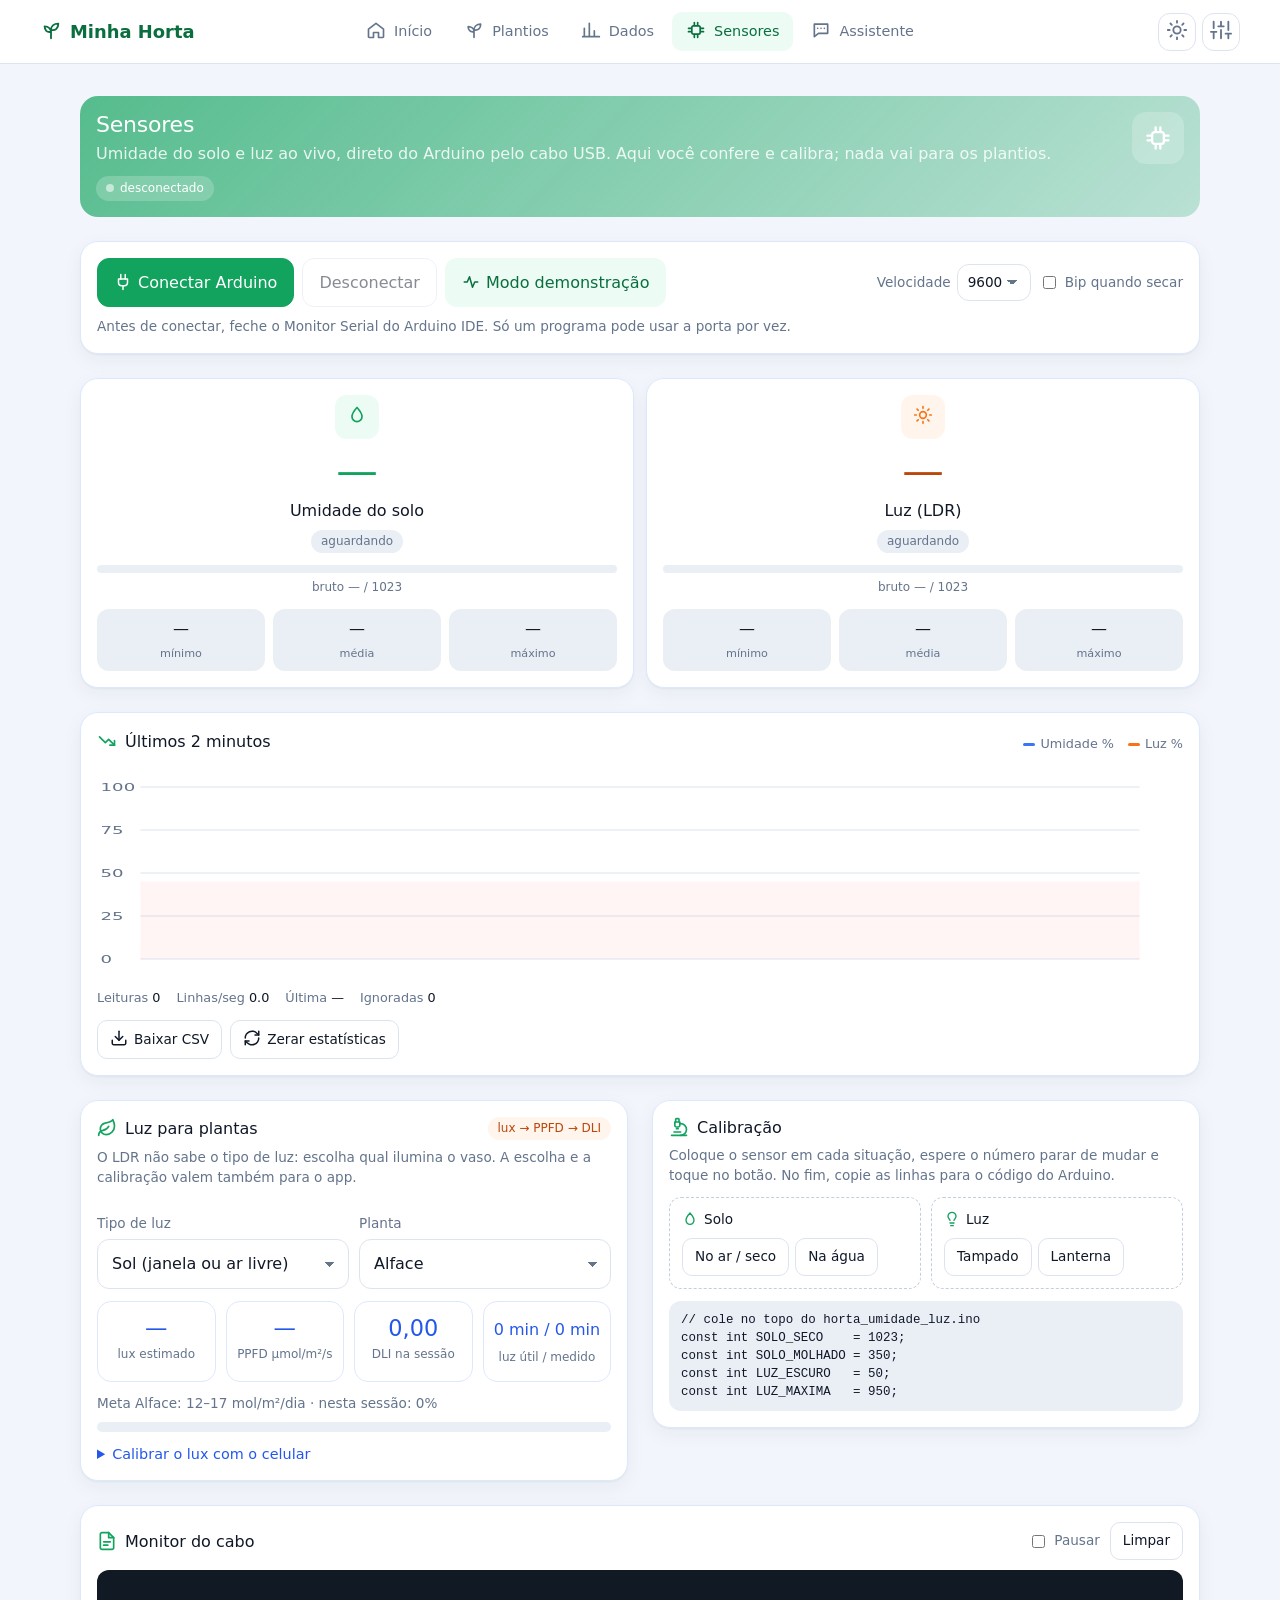
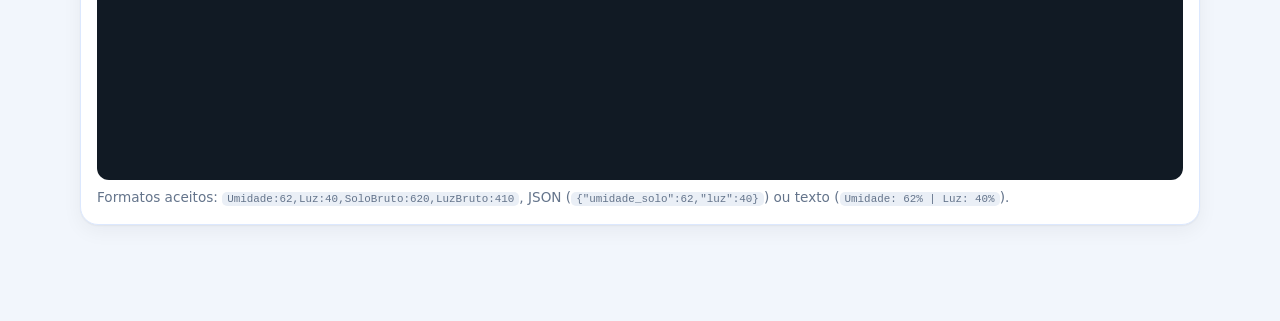
==== commit 0f2acde0: "Add files via upload" ====
--- a/teste-sensores.html
+++ b/teste-sensores.html
@@ -6,7 +6,7 @@
 <title>Sensores · Minha Horta</title>
 <meta name="theme-color" content="#f2f6fc">
 <link rel="icon" href="icons/icon.svg" type="image/svg+xml">
-<link rel="stylesheet" href="styles.css?v=1.6.2">
+<link rel="stylesheet" href="styles.css?v=1.7.0">
 <script>try{document.documentElement.dataset.tema=(JSON.parse(localStorage.getItem('horta-config')||'{}').temaBase)||'clean'}catch(e){}</script>
 <style>
 /* Bancada de sensores: usa os tokens e componentes do app (styles.css) */
@@ -209,7 +209,7 @@
   <a href="./#/assistente"><span data-ic="Assistente"></span><span>Assistente</span></a>
 </nav>
 <div class="toast" id="toast"></div>
-<script src="icons.js?v=1.6.2"></script>
+<script src="icons.js?v=1.7.0"></script>
 <script>
 'use strict';
 const $ = (id) => document.getElementById(id);
--- a/styles.css
+++ b/styles.css
@@ -448,3 +448,25 @@
 @media (prefers-reduced-motion: reduce) {
   *, *::before, *::after { animation-duration: .01ms !important; animation-delay: 0ms !important; transition-duration: .01ms !important; }
 }
+
+/* atalho para a página de sensores */
+.icon-btn.top-sens.ativo { background: var(--primary-soft); color: var(--primary-strong); }
+@media (min-width: 900px) { .icon-btn.top-sens { display: none; } }
+
+/* título de seção com botão pequeno ao lado */
+.sec-head { display: flex; align-items: center; justify-content: space-between; gap: 10px; margin-bottom: 10px; }
+.sec-head h2 { margin: 0; }
+.btn.btn-mini { padding: 5px 10px; font-size: .78rem; border-radius: 9px; gap: 5px; flex: none; }
+.btn.btn-mini .i { width: 14px; height: 14px; }
+/* janela de editar datas */
+.ed-grupo { border: 1px solid var(--line-soft); border-radius: 14px; overflow: hidden; }
+.ed-linha { display: flex; flex-wrap: wrap; align-items: center; gap: 8px 12px; padding: 10px 12px; }
+.ed-linha + .ed-linha { border-top: 1px solid var(--line-soft); }
+.ed-txt { flex: 1 1 150px; min-width: 0; }
+.ed-txt b { display: block; font-weight: 500; font-size: .92rem; }
+.ed-txt small { color: var(--muted); font-size: .75rem; }
+.ed-campo { display: flex; align-items: center; gap: 6px; flex: 0 1 220px; }
+.ed-campo input { padding: 8px 10px; min-width: 0; }
+.ed-limpa { border: 0; background: var(--neutral); color: var(--muted); width: 28px; height: 28px; border-radius: 8px; cursor: pointer; flex: none; }
+.ed-sub { flex-basis: 100%; display: flex; align-items: center; justify-content: space-between; gap: 10px; font-size: .82rem; color: var(--muted); }
+.ed-sub input { width: 110px; padding: 6px 10px; }
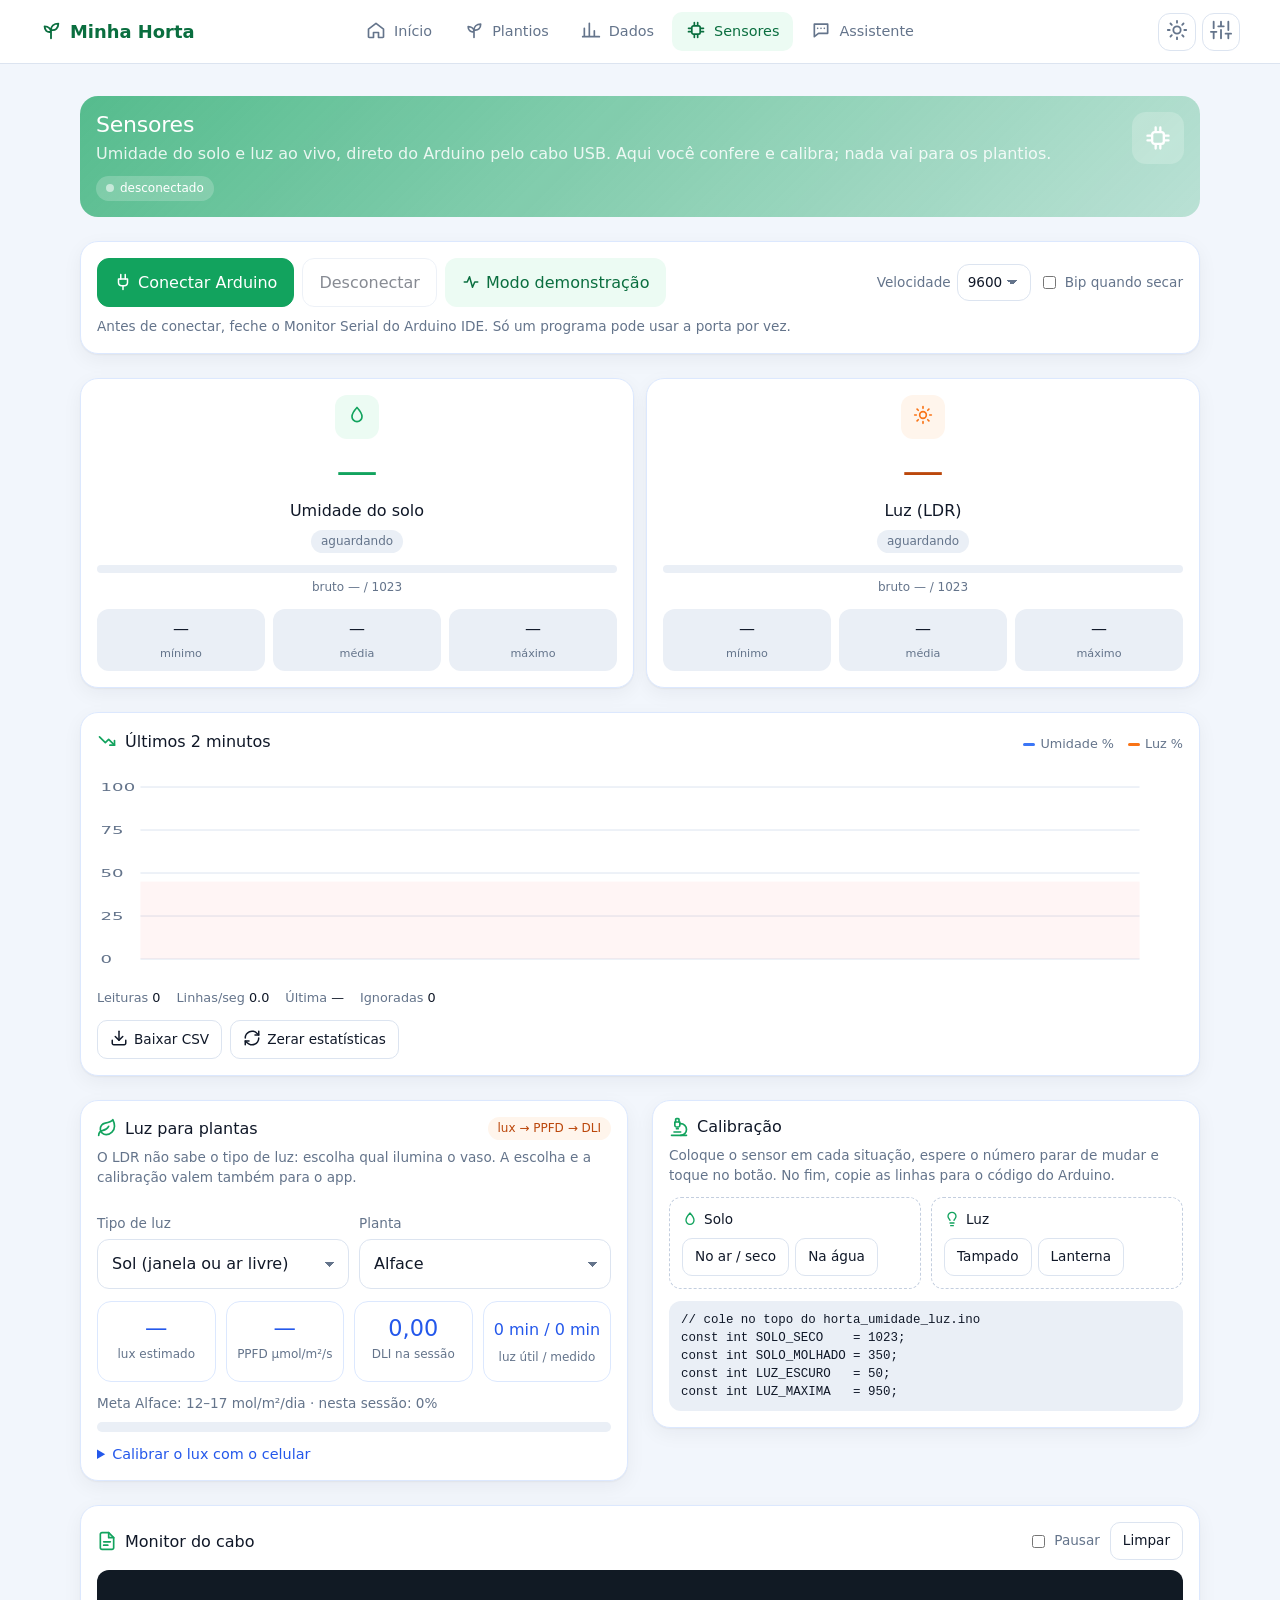
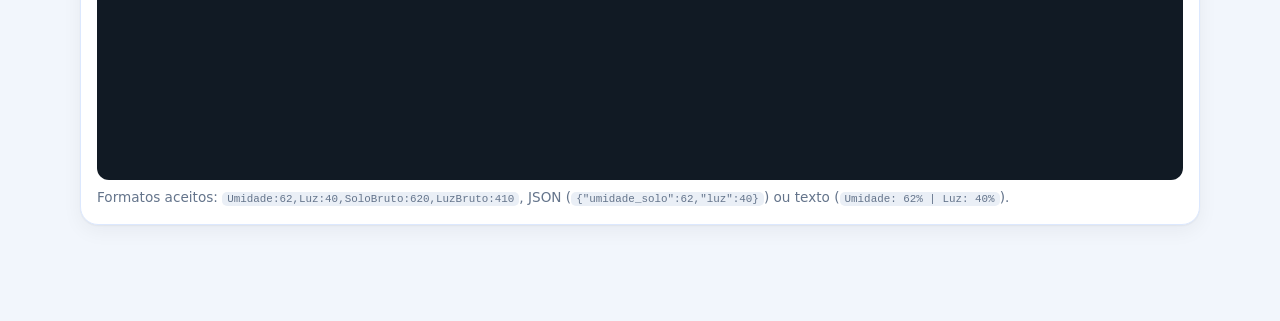
==== commit 04e5cb8d: "Add files via upload" ====
--- a/teste-sensores.html
+++ b/teste-sensores.html
@@ -6,7 +6,7 @@
 <title>Sensores · Minha Horta</title>
 <meta name="theme-color" content="#f2f6fc">
 <link rel="icon" href="icons/icon.svg" type="image/svg+xml">
-<link rel="stylesheet" href="styles.css?v=1.7.0">
+<link rel="stylesheet" href="styles.css?v=1.8.0">
 <script>try{document.documentElement.dataset.tema=(JSON.parse(localStorage.getItem('horta-config')||'{}').temaBase)||'clean'}catch(e){}</script>
 <style>
 /* Bancada de sensores: usa os tokens e componentes do app (styles.css) */
@@ -209,7 +209,7 @@
   <a href="./#/assistente"><span data-ic="Assistente"></span><span>Assistente</span></a>
 </nav>
 <div class="toast" id="toast"></div>
-<script src="icons.js?v=1.7.0"></script>
+<script src="icons.js?v=1.8.0"></script>
 <script>
 'use strict';
 const $ = (id) => document.getElementById(id);
--- a/styles.css
+++ b/styles.css
@@ -470,3 +470,39 @@
 .ed-limpa { border: 0; background: var(--neutral); color: var(--muted); width: 28px; height: 28px; border-radius: 8px; cursor: pointer; flex: none; }
 .ed-sub { flex-basis: 100%; display: flex; align-items: center; justify-content: space-between; gap: 10px; font-size: .82rem; color: var(--muted); }
 .ed-sub input { width: 110px; padding: 6px 10px; }
+
+/* versão do app (canto discreto do topo) */
+.topbar .brand { flex: none; }
+.versao { border: 0; background: transparent; color: var(--muted); font: inherit; font-size: .62rem; font-weight: 500; letter-spacing: .02em; padding: 2px 6px; border-radius: 6px; opacity: .65; cursor: pointer; align-self: center; margin-left: -4px; margin-right: auto; font-variant-numeric: tabular-nums; }
+.versao:hover { opacity: 1; background: var(--neutral); }
+.topbar { gap: 6px; }
+@media (min-width: 900px) { .topbar > .brand { display: inline-flex; } .versao { position: absolute; left: 40px; bottom: 2px; margin: 0; } .topbar { position: sticky; } }
+.novidades { margin: 0; padding-left: 18px; } .novidades li + li { margin-top: 4px; }
+/* busca de plantas no cadastro */
+.busca-cult { margin-top: 8px; }
+.achou { display: flex; gap: 10px; align-items: center; padding: 10px 12px; margin-top: 8px; border-radius: 12px; background: var(--primary-soft); }
+.achou > .i { width: 22px; height: 22px; color: var(--primary); flex: none; }
+.achou > div { flex: 1; min-width: 0; }
+.resumo-form { padding: 12px; border-radius: 12px; background: var(--neutral); line-height: 1.45; }
+.resumo-form p { margin: 6px 0; }
+.resumo-form .i { width: 16px; height: 16px; vertical-align: -3px; color: var(--primary); }
+/* tipo de plantio */
+.fins { display: grid; grid-template-columns: 1fr 1fr; gap: 8px; }
+.fin { text-align: left; display: flex; flex-direction: column; gap: 2px; padding: 10px 12px; border-radius: 14px; border: 1.5px solid var(--line); background: var(--card); color: var(--text); font: inherit; cursor: pointer; transition: border-color .2s, background .2s, transform .15s; }
+.fin .fin-e { font-size: 1.1rem; line-height: 1; }
+.fin .fin-e .i { width: 20px; height: 20px; color: var(--primary); }
+.fin b { font-weight: 500; font-size: .86rem; }
+.fin small { color: var(--muted); font-size: .72rem; line-height: 1.3; }
+.fin.on { border-color: var(--primary); background: var(--primary-soft); }
+.fin:active { transform: scale(.97); }
+.tog-estaca { display: flex; gap: 8px; align-items: flex-start; margin-top: 10px; font-size: .82rem; color: var(--muted); cursor: pointer; }
+.tog-estaca input { width: auto; margin-top: 2px; accent-color: var(--primary); }
+.prev-fin { margin-top: 8px; padding: 10px 12px; border-radius: 12px; background: var(--info-bg, var(--neutral)); color: var(--text); }
+.prev-fin:empty { display: none; }
+/* resumo da planta (offline) e ciclo */
+.det-ico.sm { width: 40px; height: 40px; }
+.ciclo { display: grid; grid-template-columns: repeat(auto-fit, minmax(150px, 1fr)); gap: 8px; margin-top: 12px; }
+.ciclo div { background: var(--neutral); border-radius: 12px; padding: 8px 10px; }
+.ciclo small { display: block; color: var(--muted); font-size: .72rem; }
+.ciclo b { font-weight: 500; font-size: .88rem; }
+@media (max-width: 380px) { .fins { grid-template-columns: 1fr; } }
